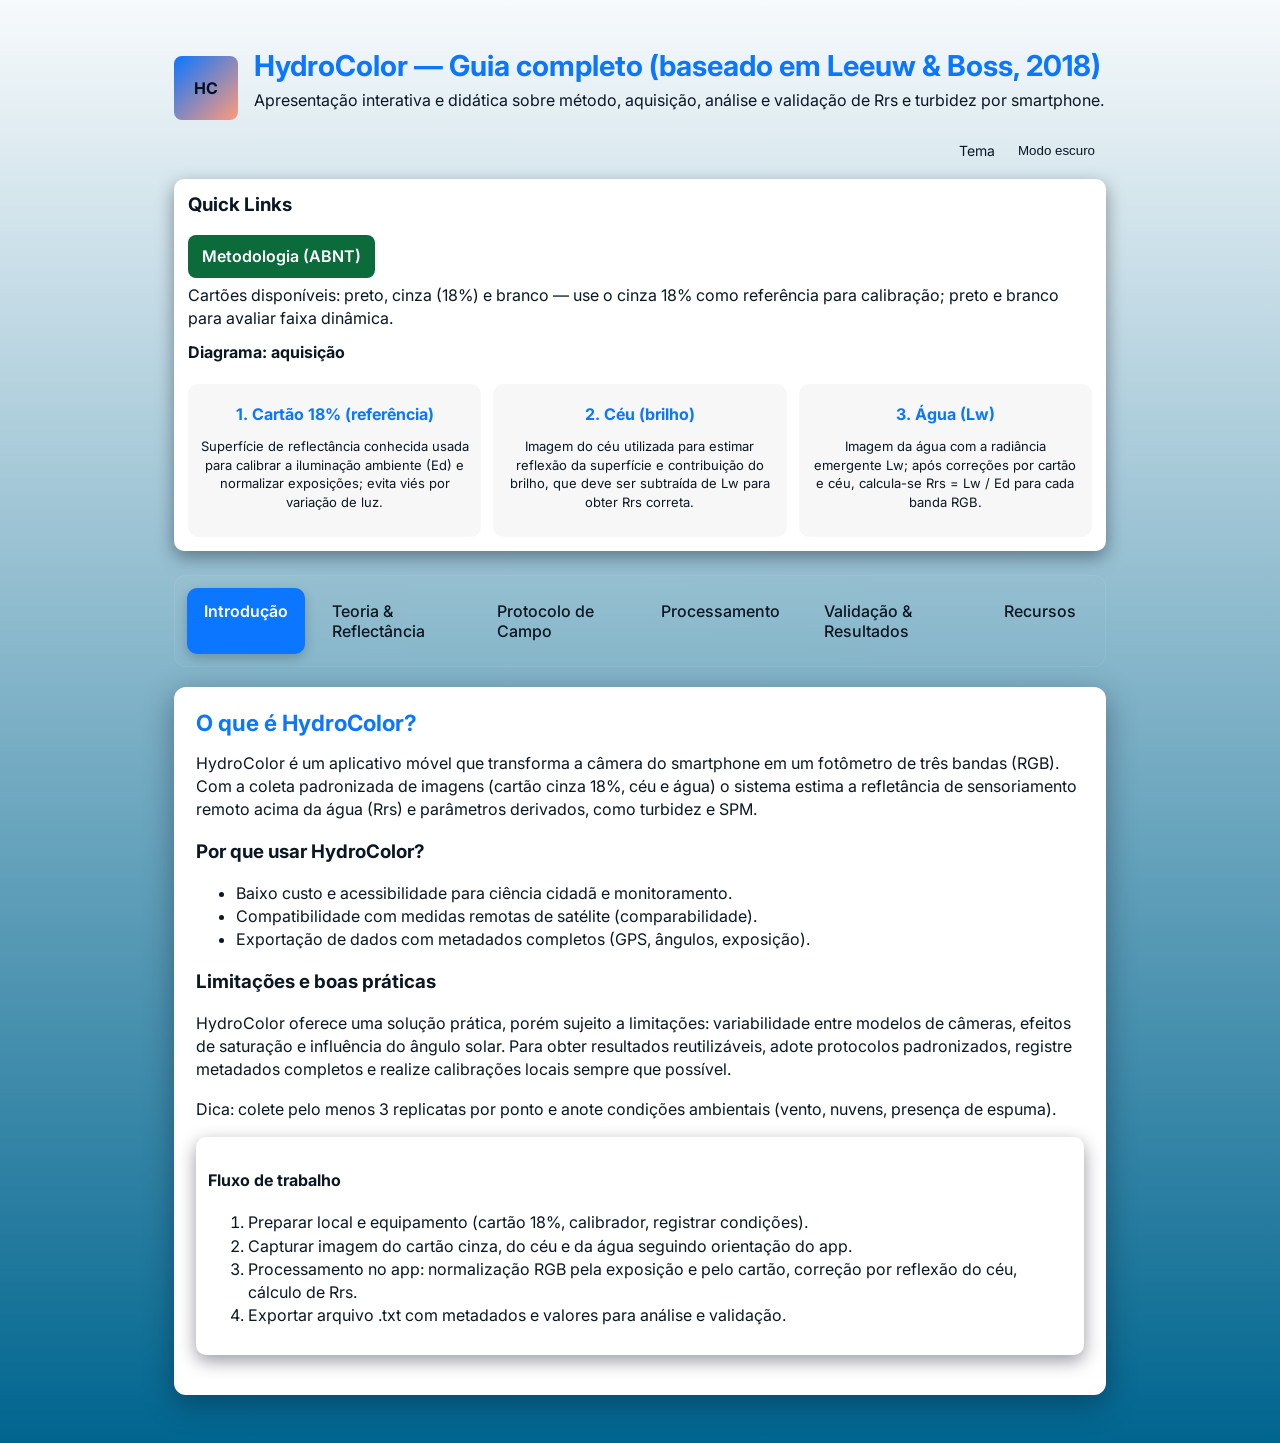
==== index.html @ fc575d78 "feat: Initial commit - HydroColor interactive presentation with GitHub Pages" ====
<!doctype html>
<html lang="pt-BR">
<head>
  <meta charset="utf-8">
  <meta name="viewport" content="width=device-width,initial-scale=1">
  <title>HydroColor — Apresentação Completa</title>
  <link href="https://fonts.googleapis.com/css2?family=Inter:wght@300;400;600;700&display=swap" rel="stylesheet">
  <link rel="stylesheet" href="https://cdn.jsdelivr.net/npm/katex@0.16.8/dist/katex.min.css">
  <script defer src="https://cdn.jsdelivr.net/npm/katex@0.16.8/dist/katex.min.js"></script>
  <script defer src="https://cdn.jsdelivr.net/npm/katex@0.16.8/dist/contrib/auto-render.min.js"></script>
  <style>
    :root{--bg:#003f63;--card:#071827;--muted:#9aa6b2;--accent:#ff7a59;--glass: rgba(255,255,255,0.04)}
    :root.light{--bg:#f7fafc;--card:#ffffff;--muted:#0b1723;--accent:#0b76ff;--glass: rgba(2,6,23,0.03)}
    *{box-sizing:border-box}
    body{font-family:Inter,system-ui,Segoe UI,Roboto,Arial;margin:0;background:linear-gradient(180deg,var(--bg) 0%, #00658f 100%);color:var(--muted);transition:background .18s,color .18s}
    .wrap{max-width:980px;width:min(980px,96%);margin:24px auto;padding:clamp(12px,2vw,24px)}
    header{display:flex;align-items:center;gap:16px}
    .logo{width:64px;height:64px;border-radius:8px;background:linear-gradient(135deg,var(--accent),#ff9b7a);display:flex;align-items:center;justify-content:center;font-weight:700;color:#031022}
    h1{margin:0;font-size:clamp(1.2rem,2.4vw,1.8rem)}
    p.lead{color:var(--muted);margin-top:6px}
    .tabs{display:flex;gap:10px;margin-top:24px;background:linear-gradient(90deg,rgba(255,255,255,0.02),rgba(255,255,255,0.01));padding:12px;border-radius:12px;border:1px solid rgba(255,255,255,0.06)}
    .tab{background:transparent;padding:12px 16px;border-radius:10px;cursor:pointer;color:var(--muted);font-weight:500;transition:all .22s ease;border:1px solid transparent}
    .tab:hover{background:rgba(255,255,255,0.06);color:var(--accent)}
    .tab.active{background:var(--accent);color:#fff;font-weight:600;box-shadow:0 4px 12px rgba(0,0,0,0.2)}
    .content{margin-top:20px;background:var(--card);padding:22px;border-radius:12px;box-shadow:0 8px 30px rgba(2,6,23,0.35)}
    .panel{min-height:0}
    .grid{display:grid;grid-template-columns:1fr;gap:18px}
    .card{background:var(--card);padding:14px;border-radius:10px;color:var(--muted);box-shadow:0 6px 18px rgba(2,6,23,0.4)}
    h2{margin:0 0 8px 0;font-size:clamp(1rem,2.0vw,1.4rem)}
    ul{color:var(--muted)}
    .btn{display:inline-block;padding:10px 14px;background:var(--accent);color:#fff;border-radius:8px;text-decoration:none;font-weight:600}
    .diagram{background:linear-gradient(180deg, rgba(255,255,255,0.02), rgba(255,255,255,0.01));padding:12px;border-radius:10px}
    .gallery-img{cursor:pointer;transition:transform .15s ease}
    .gallery-img:hover{transform:scale(1.02)}
    /* Modal gallery */
    .modal{position:fixed;inset:0;background:rgba(2,6,23,0.88);display:flex;align-items:center;justify-content:center;padding:24px;z-index:999;visibility:hidden;opacity:0;transition:opacity .18s,visibility .18s}
    :root.light .modal{background:rgba(255,255,255,0.9)}
    .modal.open{visibility:visible;opacity:1}
    .modal-content{max-width:1100px;width:100%;background:linear-gradient(180deg, #021220, #031827);padding:16px;border-radius:10px;display:flex;flex-direction:column;gap:10px}
    :root.light .modal-content{background:var(--card);color:var(--muted)}
    .modal-img{max-width:100%;max-height:90vh;object-fit:contain;border-radius:6px}
    .modal-caption{color:var(--muted);font-size:14px}
    .modal-close{position:absolute;top:18px;right:22px;background:transparent;border:0;color:var(--muted);font-size:22px;cursor:pointer}
    pre{white-space:pre-wrap;color:var(--muted);background:transparent;padding:8px;margin:0}
    footer{margin-top:18px;color:var(--muted);font-size:.9rem}
    /* Responsive */
    @media (max-width:900px){.grid{grid-template-columns:1fr}}
    img{max-width:100%;height:auto;display:block}
    h1,h2{color:var(--accent)}
    p,li{color:var(--muted);line-height:1.45}
    .acq-grid{display:grid;grid-template-columns:repeat(3,1fr);gap:12px;margin-top:10px}
    .acq-item{background:var(--glass);padding:12px;border-radius:10px;text-align:center}
    .acq-item h4{margin:8px 0 6px 0;color:var(--accent)}
    @media (max-width:700px){.acq-grid{grid-template-columns:1fr}.tabs{flex-wrap:wrap;gap:6px}.tab{padding:10px 14px;font-size:13px}}
  </style>
</head>
<body>
  <div class="wrap">
    <header>
      <div class="logo">HC</div>
      <div>
        <h1>HydroColor — Guia completo (baseado em Leeuw & Boss, 2018)</h1>
        <p class="lead">Apresentação interativa e didática sobre método, aquisição, análise e validação de Rrs e turbidez por smartphone.</p>
      </div>
    </header>
    <div style="display:flex;align-items:center;gap:12px;justify-content:flex-end;margin-top:8px">
      <label style="color:var(--muted);font-size:14px">Tema</label>
      <button id="themeToggle" class="tab" style="padding:6px 10px">Modo claro/escuro</button>
    </div>

    <!-- Quick Links (moved from right sidebar) -->
    <div class="card" style="margin-top:14px;">
      <h3 style="margin-top:0">Quick Links</h3>
      <p style="margin:6px 0"><a class="btn" href="metodologia_hydrocolor_abnt.md" style="background:#0b6b3b">Metodologia (ABNT)</a></p>
      <p style="margin:6px 0;color:var(--muted)">Cartões disponíveis: preto, cinza (18%) e branco — use o cinza 18% como referência para calibração; preto e branco para avaliar faixa dinâmica.</p>
      <h4 style="margin-top:12px">Diagrama: aquisição</h4>
      <div class="acq-grid" style="margin-top:8px">
        <div class="acq-item">
          <h4>1. Cartão 18% (referência)</h4>
          <p style="color:var(--muted);font-size:13px">Superfície de reflectância conhecida usada para calibrar a iluminação ambiente (Ed) e normalizar exposições; evita viés por variação de luz.</p>
        </div>
        <div class="acq-item">
          <h4>2. Céu (brilho)</h4>
          <p style="color:var(--muted);font-size:13px">Imagem do céu utilizada para estimar reflexão da superfície e contribuição do brilho, que deve ser subtraída de Lw para obter Rrs correta.</p>
        </div>
        <div class="acq-item">
          <h4>3. Água (Lw)</h4>
          <p style="color:var(--muted);font-size:13px">Imagem da água com a radiância emergente Lw; após correções por cartão e céu, calcula-se Rrs = Lw / Ed para cada banda RGB.</p>
        </div>
      </div>
    </div>

    <div class="tabs" role="tablist" aria-label="Seções">
      <div class="tab active" data-tab="intro">Introdução</div>
      <div class="tab" data-tab="teoria">Teoria & Reflectância</div>
      <div class="tab" data-tab="campo">Protocolo de Campo</div>
      <div class="tab" data-tab="processamento">Processamento</div>
      <div class="tab" data-tab="validacao">Validação & Resultados</div>
      <div class="tab" data-tab="recursos">Recursos</div>
    </div>

    <div class="content">
      <div class="grid">
        <main>

          <section id="intro" class="panel">
            <h2>O que é HydroColor?</h2>
            <p>HydroColor é um aplicativo móvel que transforma a câmera do smartphone em um fotômetro de três bandas (RGB). Com a coleta padronizada de imagens (cartão cinza 18%, céu e água) o sistema estima a refletância de sensoriamento remoto acima da água (Rrs) e parâmetros derivados, como turbidez e SPM.</p>

            <h3>Por que usar HydroColor?</h3>
            <ul>
              <li>Baixo custo e acessibilidade para ciência cidadã e monitoramento.</li>
              <li>Compatibilidade com medidas remotas de satélite (comparabilidade).</li>
              <li>Exportação de dados com metadados completos (GPS, ângulos, exposição).</li>
            </ul>

            <h3>Limitações e boas práticas</h3>
            <p>HydroColor oferece uma solução prática, porém sujeito a limitações: variabilidade entre modelos de câmeras, efeitos de saturação e influência do ângulo solar. Para obter resultados reutilizáveis, adote protocolos padronizados, registre metadados completos e realize calibrações locais sempre que possível.</p>

            <p style="color:var(--muted)">Dica: colete pelo menos 3 replicatas por ponto e anote condições ambientais (vento, nuvens, presença de espuma).</p>

            <div class="card diagram">
              <h4>Fluxo de trabalho</h4>
              <ol>
                <li>Preparar local e equipamento (cartão 18%, calibrador, registrar condições).</li>
                <li>Capturar imagem do cartão cinza, do céu e da água seguindo orientação do app.</li>
                <li>Processamento no app: normalização RGB pela exposição e pelo cartão, correção por reflexão do céu, cálculo de Rrs.</li>
                <li>Exportar arquivo .txt com metadados e valores para análise e validação.</li>
              </ol>
            </div>
          </section>

          <section id="teoria" class="panel" style="display:none">
            <h2>Teoria: o que é Reflectância (Rrs)?</h2>
            <p>Reflectância de sensoriamento remoto acima da superfície, <em>Rrs(λ)</em>, é a razão entre a radiância que emerge da água (<em>Lw(λ)</em>) e a irradiância descendente (<em>Ed(λ)</em>) em um comprimento de onda específico. Em termos práticos:</p>
            <div style="margin:6px 0 10px 0;color:var(--muted)">$$R_{rs}(\lambda)=\dfrac{L_w(\lambda)}{E_d(\lambda)}$$</div>

            <p>Intuitivamente, <strong>Rrs</strong> indica a fração da energia incidente que, após passagem pela coluna d'água e interações ópticas (absorção e espalhamento), retorna ao sensor. É a variável central para inferir propriedades da água, como concentração de sólidos em suspensão (SPM), turbidez e conteúdo de fitoplâncton.</p>

            <h3>Elementos físicos e sua influência</h3>
            <ul>
              <li><strong>Absorção</strong>: moléculas como CDOM e pigmentos fitoplanctônicos removem luz em comprimentos de onda específicos, reduzindo Rrs nas bandas onde absorvem.</li>
              <li><strong>Espalhamento</strong>: partículas inorgânicas e SPM desviam luz, aumentando Rrs; bandas mais longas (vermelho) costumam ser mais sensíveis a partículas grandes.</li>
              <li><strong>Superfície</strong>: brilho especular (glint) do céu pode contaminar Lw; por isso são capturadas imagens do céu para estimar e subtrair essa contribuição.</li>
            </ul>

            <h3>Por que medir Rrs com smartphone?</h3>
            <p>Aplicativos como o HydroColor usam canais RGB das câmeras como bandas amplas. Apesar da menor resolução espectral e da sobreposição entre canais, medidas padronizadas (cartão 18%, exposição controlada, foto do céu) permitem estimativas robustas e comparáveis em séries temporais e validação com sensores de referência.</p>

            <h3>Exemplos práticos</h3>
            <ul>
              <li>Em águas costeiras turvas, Rrs_red aumenta com a concentração de SPM — útil para mapas rápidos de turbidez.</li>
              <li>Águas com alta concentração de fitoplâncton apresentam redução relativa em Rrs_green devido à absorção por clorofila.</li>
            </ul>

            <p style="color:var(--muted)">Nota: a interpretação quantitativa exige calibração local e correções radiométricas; use replicatas e métricas estatísticas (RMSE, bias) ao comparar com instrumentos de referência.</p>

            <h3>Diagrama explicativo</h3>
            <div style="padding:0;border-radius:8px">
              <figure style="margin:0">
                <img class="gallery-img" src="./assets/img/Example-of-three-images-collected-with-HydroColor-and-the-optical-features-captured-in_W640.jpg" alt="Sequência: cartão, céu e água" style="width:100%;border-radius:8px;" data-caption="Sequência de imagens coletadas com HydroColor: cartão 18% (referência), céu (estimativa de brilho), e água (Lw). Use esta imagem para visualizar Ed (luz incidente), Lw (água-emergente) e o sensor; absorção ↑ reduz Rrs, espalhamento ↑ aumenta Rrs." loading="lazy">
                <figcaption style="color:var(--muted);font-size:13px;margin-top:6px">Sequência de imagens: cartão 18% (referência), céu (estimativa de brilho) e água (Lw). A imagem ilustra Ed (luz incidente), Lw (radiância emergente) e a posição do sensor; absorção ↑ → Rrs ↓, espalhamento ↑ → Rrs ↑.</figcaption>
              </figure>
            </div>

            <p style="margin-top:8px;color:var(--muted)">Nota: HydroColor usa os canais RGB da câmera como bandas largas que correlacionam com respostas espectrais tradicionais.</p>
            
            <h3>Figuras do artigo (exemplos)</h3>
            <p>As figuras abaixo são extraídas do artigo de referência e ilustram a sensibilidade espectral das câmeras, a resposta do sensor e a relação entre Rrs e turbidez.</p>
            <div style="display:flex;flex-direction:column;gap:12px;margin-top:10px">
              <figure style="margin:0">
                <img class="gallery-img" loading="lazy" data-src="./assets/img/Spectral-sensitivity-curves-for-a-variety-of-smartphone-cameras-The-red-green-and-blue_W640.jpg" src="./assets/img/Spectral-sensitivity-curves-for-a-variety-of-smartphone-cameras-The-red-green-and-blue_W640.jpg" alt="Sensibilidade espectral" style="width:100%;border-radius:8px;" data-caption="Este gráfico mostra as curvas de sensibilidade espectral típicas de sensores de smartphone. Observe a sobreposição entre as bandas R, G e B; essa sobreposição introduz 'cross-talk' espectral que limita a resolução espectral das medidas e exige cuidados na interpretação de variações de Rrs. (Fonte: Leeuw & Boss, 2018)">
                <figcaption style="color:var(--muted);font-size:13px;margin-top:6px">Este gráfico mostra as curvas de sensibilidade espectral típicas de sensores de smartphone. Observe a sobreposição entre as bandas R, G e B; essa sobreposição introduz 'cross-talk' espectral que limita a resolução espectral das medidas e exige cuidados na interpretação de variações de Rrs. (Fonte: Leeuw &amp; Boss, 2018)</figcaption>
              </figure>
              <figure style="margin:0">
                <img class="gallery-img" loading="lazy" data-src="./assets/img/Camera-response-as-a-function-of-radiance-Measurements-were-made-by-gradually_W640.jpg" src="./assets/img/Camera-response-as-a-function-of-radiance-Measurements-were-made-by-gradually_W640.jpg" alt="Resposta do sensor" style="width:100%;border-radius:8px;" data-caption="Medição da resposta do sensor em função da radiância: mostra a faixa linear útil onde a câmera atua como fotômetro. Nas regiões não-lineares (saturação) as leituras tornam-se inválidas para cálculos radiométricos. Garantir exposição adequada é crítico.">
                <figcaption style="color:var(--muted);font-size:13px;margin-top:6px">Medição da resposta do sensor em função da radiância: mostra a faixa linear útil onde a câmera atua como fotômetro. Nas regiões não-lineares (saturação) as leituras tornam-se inválidas para cálculos radiométricos. Garantir exposição adequada é crítico.</figcaption>
              </figure>
            </div>
          </section>

          <section id="campo" class="panel" style="display:none">
            <h2>Protocolo de campo detalhado</h2>
            <h3>Itens essenciais</h3>
            <ul>
              <li>Cartão cinza fotográfico 18% (laminado, plano).</li>
              <li>Smartphone com bateria carregada e espaço disponível.</li>
              <li>Instrumentos de referência para validação (radiômetro, turbidímetro).</li>
              <li>Registro de condições (vento, ondas, cobertura de nuvens).</li>
            </ul>

            <h3>Passo a passo</h3>
            <ol>
              <li>Posicione-se de forma estável à beira da água; evitar sombras sobre o cartão e sobre a área de medição.</li>
              <li>Abra o HydroColor e siga a orientação visual para alinhar o cartão, o céu e o quadro de água (ângulos zênite/azimute são mostrados).</li>
              <li>Tire a foto do cartão 18% (para calibrar iluminação do dia).</li>
              <li>Tire a foto do céu na direção indicada pelo app para estimar contribuição de brilho de superfície.</li>
              <li>Tire a foto da água num ponto homogêneo próximo ao observador; evite espuma e reflexos diretos.</li>
              <li>Repita a sequência (mínimo 3 replicatas) para reduzir variabilidade.</li>
            </ol>

            <h3>Checklist rápido</h3>
            <ul>
              <li>Cartão limpo e plano? ✓</li>
              <li>Exposição automática fixa ou consistente? ✓</li>
              <li>Fotos do céu sem obstruções (não apontar diretamente para o sol)? ✓</li>
              <li>Replicatas coletadas e metadados registrados? ✓</li>
            </ul>

            <h3>Dicas práticas</h3>
            <ul>
              <li>Preferir horas centrais do dia com céu claro para reduzir incertezas.</li>
              <li>Evitar amostras durante mar agitado ou vento forte.</li>
              <li>Treinar equipe para posicionamento consistente do cartão e do sensor.</li>
            </ul>
          </section>

          <section id="processamento" class="panel" style="display:none">
            <h2>Processamento e cálculo</h2>
            <h3>Normalização e calibração</h3>
            <p>O app normaliza os valores dos pixels RGB pela exposição e calibra a iluminação usando o cartão cinza. Em seguida, subtrai a contribuição do céu (estimada a partir da foto do céu) para isolar a radiância emitida pela água.</p>

            <h3>Dados exportados</h3>
            <p>O arquivo exportado contém: identificador, data/hora UTC, latitude/longitude, ângulos solares, rumo e inclinação do aparelho, exposição, valores RGB normalizados, Rrs por banda e estimativa de turbidez.</p>

            <h3>Formato e inspeção rápida</h3>
            <p>O arquivo exportado geralmente é um arquivo texto/tabulado (.txt ou .csv). Verifique o cabeçalho para confirmar colunas: ID, timestamp, lat, lon, Rrs_R, Rrs_G, Rrs_B, turbidez_estimada, etc. Console/planilha rápida ajudam a identificar outliers e imagens saturadas.</p>

            <h3>Equações simplificadas</h3>
            <div class="math" style="margin:0 0 8px 0">
              <div style="font-size:1.05rem;color:var(--muted)">$$R_{rs} = \frac{L_t - \rho L_s}{\frac{\pi}{R_{ref}} L_c}$$</div>
              <div style="margin-top:8px;color:var(--muted)">Versão prática usada em muitos fluxos de trabalho: $$R_{rs} = \frac{L_w}{E_d}$$</div>
              <div style="margin-top:8px;color:var(--muted);font-size:0.95rem">Estimativa de turbidez (exemplo empírico): NTU &asymp; a · Rrs_red + b (parâmetros calibrados localmente)</div>
            </div>
            <p style="color:var(--muted)">Onde parâmetros empíricos (a,b) são derivados da calibração com turbidímetro.</p>
          </section>

          <section id="validacao" class="panel" style="display:none">
            <h2>Validação e desempenho</h2>
            <p>Leeuw &amp; Boss (2018) compararam HydroColor com radiômetros e turbidímetros comerciais mostrando:</p>
            <ul>
              <li>Erro médio em Rrs ~ 26% (precisão frente a radiômetros).</li>
              <li>Erro médio em turbidez ~ 24% frente a turbidímetros portáteis.</li>
            </ul>
            <p>Essas incertezas dependem fortemente de condições de campo e proficiência do operador. Em condições ótimas (meio-dia, céu claro, operador treinado) o erro tende a diminuir.</p>

            <h3>Métricas recomendadas</h3>
            <ul>
              <li><strong>RMSE</strong> — erro quadrático médio para avaliar magnitude do desvio.</li>
              <li><strong>Bias</strong> — tendência sistemática entre métodos.</li>
              <li><strong>R²</strong> — força da correlação entre HydroColor e referência.</li>
            </ul>

            <p>Ao validar, plote scatter plots (linha 1:1), resíduos e boxplots por faixa de turbidez para entender padrões de erro e condições onde o método falha.</p>

            <h3>Recomendações para análise</h3>
            <ul>
              <li>Calibrar empiricamente as relações Rrs → NTU para a região/condições locais.</li>
              <li>Analisar replicatas e excluir medições com evidências de erro (ondas, reflexos).</li>
              <li>Usar métricas estatísticas (RMSE, bias, coeficiente de correlação) para comparar com instrumentos de referência.</li>
            </ul>
            
            <h3>Figuras de validação (artigo)</h3>
            <p>As imagens abaixo mostram comparações entre HydroColor e instrumentos de referência e a relação empírica entre Rrs (canal vermelho) e turbidez.</p>
            <div style="display:flex;flex-direction:column;gap:12px;margin-top:10px">
              <figure style="margin:0">
                <img class="gallery-img" data-src="./assets/img/Comparison-of-HydroColor-Rrs-with-WISP-Rrs-The-three-plots-show-the-Rrs-comparison-for_W640.jpg" src="./assets/img/Comparison-of-HydroColor-Rrs-with-WISP-Rrs-The-three-plots-show-the-Rrs-comparison-for_W640.jpg" alt="Comparison Rrs" style="width:100%;border-radius:8px;" data-caption="Comparação direta de Rrs medidas pelo HydroColor e por um radiômetro de referência (WISP). Os pontos próximos à diagonal indicam boa concordância; dispersões mostram limitações em certas condições espectrais e angulações.">
                <figcaption style="color:var(--muted);font-size:13px;margin-top:6px">Comparação direta de Rrs medidas pelo HydroColor e por um radiômetro de referência (WISP). Os pontos próximos à diagonal indicam boa concordância; dispersões mostram limitações em certas condições espectrais e angulações.</figcaption>
              </figure>
              <figure style="margin:0">
                <img class="gallery-img" data-src="./assets/img/Relationship-between-turbidity-and-HydroColor-RrsRed-The-plot-on-the-right-is-a-closer_W640.jpg" src="./assets/img/Relationship-between-turbidity-and-HydroColor-RrsRed-The-plot-on-the-right-is-a-closer_W640.jpg" alt="Rrs vs turbidez" style="width:100%;border-radius:8px;" data-caption="Relação empírica entre Rrs no canal vermelho e turbidez (NTU). Esta curva empírica é utilizada pelo aplicativo para converter valores de Rrs em estimativas de turbidez; a dispersão indica incerteza e necessidade de calibração local.">
                <figcaption style="color:var(--muted);font-size:13px;margin-top:6px">Relação empírica entre Rrs no canal vermelho e turbidez (NTU). Esta curva empírica é utilizada pelo aplicativo para converter valores de Rrs em estimativas de turbidez; a dispersão indica incerteza e necessidade de calibração local.</figcaption>
              </figure>
              <figure style="margin:0">
                <img class="gallery-img" data-src="./assets/img/Comparison-of-HydroColor-and-WISP-measurements-of-Ed-Ls-and-Lt-This-figure-shows-data_W640.jpg" src="./assets/img/Comparison-of-HydroColor-and-WISP-measurements-of-Ed-Ls-and-Lt-This-figure-shows-data_W640.jpg" alt="Comparison Ed Ls Lt" style="width:100%;border-radius:8px;" data-caption="Comparação entre medições de irradiância descendente (Ed), radiância do céu (Ls) e radiância total (Lt) obtidas pelo HydroColor e por instrumentos de referência. Demonstra a capacidade do método em reproduzir medidas radiométricas essenciais.">
                <figcaption style="color:var(--muted);font-size:13px;margin-top:6px">Comparação entre medições de irradiância descendente (Ed), radiância do céu (Ls) e radiância total (Lt) obtidas pelo HydroColor e por instrumentos de referência. Demonstra a capacidade do método em reproduzir medidas radiométricas essenciais.</figcaption>
              </figure>
              <figure style="margin:0">
                <img class="gallery-img" data-src="./assets/img/Comparison-of-the-measured-reflectance-and-turbidity-from-several-smartphones-at-the-same_W640.jpg" src="./assets/img/Comparison-of-the-measured-reflectance-and-turbidity-from-several-smartphones-at-the-same_W640.jpg" alt="Comparison phones" style="width:100%;border-radius:8px;" data-caption="Comparação entre diferentes modelos de smartphones realizando a mesma medição. A figura evidencia variabilidade inter-sensor que deve ser considerada: calibrar ou agrupar por modelo reduz viés.">
                <figcaption style="color:var(--muted);font-size:13px;margin-top:6px">Comparação entre diferentes modelos de smartphones realizando a mesma medição. A figura evidencia variabilidade inter-sensor que deve ser considerada: calibrar ou agrupar por modelo reduz viés.</figcaption>
              </figure>
              <figure style="margin:0">
                <img class="gallery-img" data-src="./assets/img/Comparison-of-volunteer-collected-HydroColor-measurements-and-SPM-in-San-Francisco-Bay_W640.jpg" src="./assets/img/Comparison-of-volunteer-collected-HydroColor-measurements-and-SPM-in-San-Francisco-Bay_W640.jpg" alt="Volunteer data" style="width:100%;border-radius:8px;" data-caption="Comparação entre medições coletadas por voluntários com HydroColor e concentrações de SPM (g/m³) em San Francisco Bay. Mostra potencial para ciência cidadã, mas indica necessidade de treinamento e controle de qualidade.">
                <figcaption style="color:var(--muted);font-size:13px;margin-top:6px">Comparação entre medições coletadas por voluntários com HydroColor e concentrações de SPM (g/m³) em San Francisco Bay. Mostra potencial para ciência cidadã, mas indica necessidade de treinamento e controle de qualidade.</figcaption>
              </figure>
              <figure style="margin:0">
                <img class="gallery-img" data-src="./assets/img/Example-of-three-images-collected-with-HydroColor-and-the-optical-features-captured-in_W640.jpg" src="./assets/img/Example-of-three-images-collected-with-HydroColor-and-the-optical-features-captured-in_W640.jpg" alt="Example images" style="width:100%;border-radius:8px;" data-caption="Exemplo típico de sequência de três imagens: cartão 18% (para calibrar iluminação), imagem do céu (para estimar brilho de superfície) e imagem da água (para extrair Lw). Entender cada quadro é essencial para interpretar Rrs corretamente.">
                <figcaption style="color:var(--muted);font-size:13px;margin-top:6px">Exemplo típico de sequência de três imagens: cartão 18% (para calibrar iluminação), imagem do céu (para estimar brilho de superfície) e imagem da água (para extrair Lw). Entender cada quadro é essencial para interpretar Rrs corretamente.</figcaption>
              </figure>
            </div>
          </section>

          <section id="recursos" class="panel" style="display:none">
            <h2>Recursos e referências</h2>
            <p>Artigo-base: Leeuw, T.; Boss, E. (2018). The HydroColor App: Above Water Measurements of Remote Sensing Reflectance and Turbidity Using a Smartphone Camera. Sensors, 18, 256.</p>
            <p>Download do app (Android): <a class="btn" href="https://play.google.com/store/apps/details?id=com.h2optics.hydrocolor&hl=pt" target="_blank">HydroColor na Play Store</a></p>
            <p>Apresentação de referência do projeto de mestrado: <a class="btn" href="https://caetanoronan.github.io/projeto-mestrado-marinho/Apresentacao_Macrofitas_Publica.html" target="_blank">Macrofitas — Projeto de Mestrado</a></p>

            <h3>Arquivos do artigo (texto e PDFs)</h3>
            <p>Texto completo salvo em: <a href="hydrocolor_article_full.txt">hydrocolor_article_full.txt</a></p>
            <p>Artigo adicional de calibração/validação (PDF): <a href="Calibration and validation of the HydroColor and Citclops.pdf">Calibration and validation of the HydroColor and Citclops.pdf</a></p>

            <h3>Organização de assets e deploy</h3>
            <p>Coloque imagens e recursos em <strong>./assets/img/</strong> e referências relativas no HTML (já atualizadas nesta página). Para publicar no GitHub Pages, mova este arquivo para `index.html` na branch `gh-pages` ou na raiz do repositório e confirme que os caminhos relativos apontam para a pasta `assets`.</p>

            <h3>Exemplos de uso</h3>
            <ul>
              <li>Monitoramento costeiro de turbidez após eventos de chuva.</li>
              <li>Campanhas de ciência cidadã para mapeamento de SPM.</li>
              <li>Validação de produtos de sensoriamento remoto por satélite.</li>
            </ul>
          </section>

        </main>

        

      </div>

      <footer></footer>
    </div>
  </div>

  <script>
    const tabs=document.querySelectorAll('.tab');
    tabs.forEach(t=>t.addEventListener('click', ()=>{
      tabs.forEach(x=>x.classList.remove('active'));
      t.classList.add('active');
      const id=t.dataset.tab;
      document.querySelectorAll('.panel').forEach(p=>p.style.display='none');
      document.getElementById(id).style.display='block';
      window.location.hash=id;
    }));
    // open tab from hash
    const hash=window.location.hash.replace('#','');
    if(hash){
      const tb=document.querySelector(`.tab[data-tab="${hash}"]`);
      if(tb) tb.click();
    }
  </script>
  
  <!-- Modal gallery -->
  <div id="modal" class="modal" role="dialog" aria-modal="true">
    <button class="modal-close" id="modalClose" aria-label="Fechar">✕</button>
    <div class="modal-content">
      <img id="modalImg" class="modal-img" src="" alt="Imagem ampliada">
      <div id="modalCaption" class="modal-caption"></div>
    </div>
  </div>

  <script>
    // Gallery modal
    const modal=document.getElementById('modal');
    const modalImg=document.getElementById('modalImg');
    const modalCaption=document.getElementById('modalCaption');
    const modalClose=document.getElementById('modalClose');
    document.querySelectorAll('.gallery-img').forEach(img=>{
      img.addEventListener('click', ()=>{
        const src=img.getAttribute('data-src')||img.src;
        const cap=img.getAttribute('data-caption')||img.alt||'';
        modalImg.src=src;
        modalCaption.textContent=cap;
        modal.classList.add('open');
        document.body.style.overflow='hidden';
      });
    });
    modalClose.addEventListener('click', ()=>{ modal.classList.remove('open'); document.body.style.overflow='auto'; });
    modal.addEventListener('click', (e)=>{ if(e.target===modal) { modal.classList.remove('open'); document.body.style.overflow='auto'; } });
    document.addEventListener('keydown', (e)=>{ if(e.key==='Escape') { modal.classList.remove('open'); document.body.style.overflow='auto'; } });
  </script>
  <script>
    // Theme toggle (light/dark) with persistence
    const themeToggleBtn = document.getElementById('themeToggle');
    function applyTheme(t){
      if(t==='light') document.documentElement.classList.add('light');
      else document.documentElement.classList.remove('light');
    }
    const savedTheme = localStorage.getItem('hc_theme') || (window.matchMedia && window.matchMedia('(prefers-color-scheme: light)').matches ? 'light' : 'dark');
    applyTheme(savedTheme);
    if(themeToggleBtn){
      themeToggleBtn.textContent = document.documentElement.classList.contains('light') ? 'Modo escuro' : 'Modo claro';
      themeToggleBtn.addEventListener('click', ()=>{
        const now = document.documentElement.classList.contains('light') ? 'light' : 'dark';
        const next = now === 'light' ? 'dark' : 'light';
        applyTheme(next);
        localStorage.setItem('hc_theme', next);
        themeToggleBtn.textContent = next === 'light' ? 'Modo escuro' : 'Modo claro';
      });
    }
  </script>
  <script>
    // KaTeX auto-render after DOM ready
    document.addEventListener('DOMContentLoaded', function(){
      if(typeof renderMathInElement === 'function'){
        renderMathInElement(document.body, {delimiters:[{left:'$$',right:'$$',display:true},{left:'$',right:'$',display:false}]});
      }
    });
  </script>
</body>
</html>
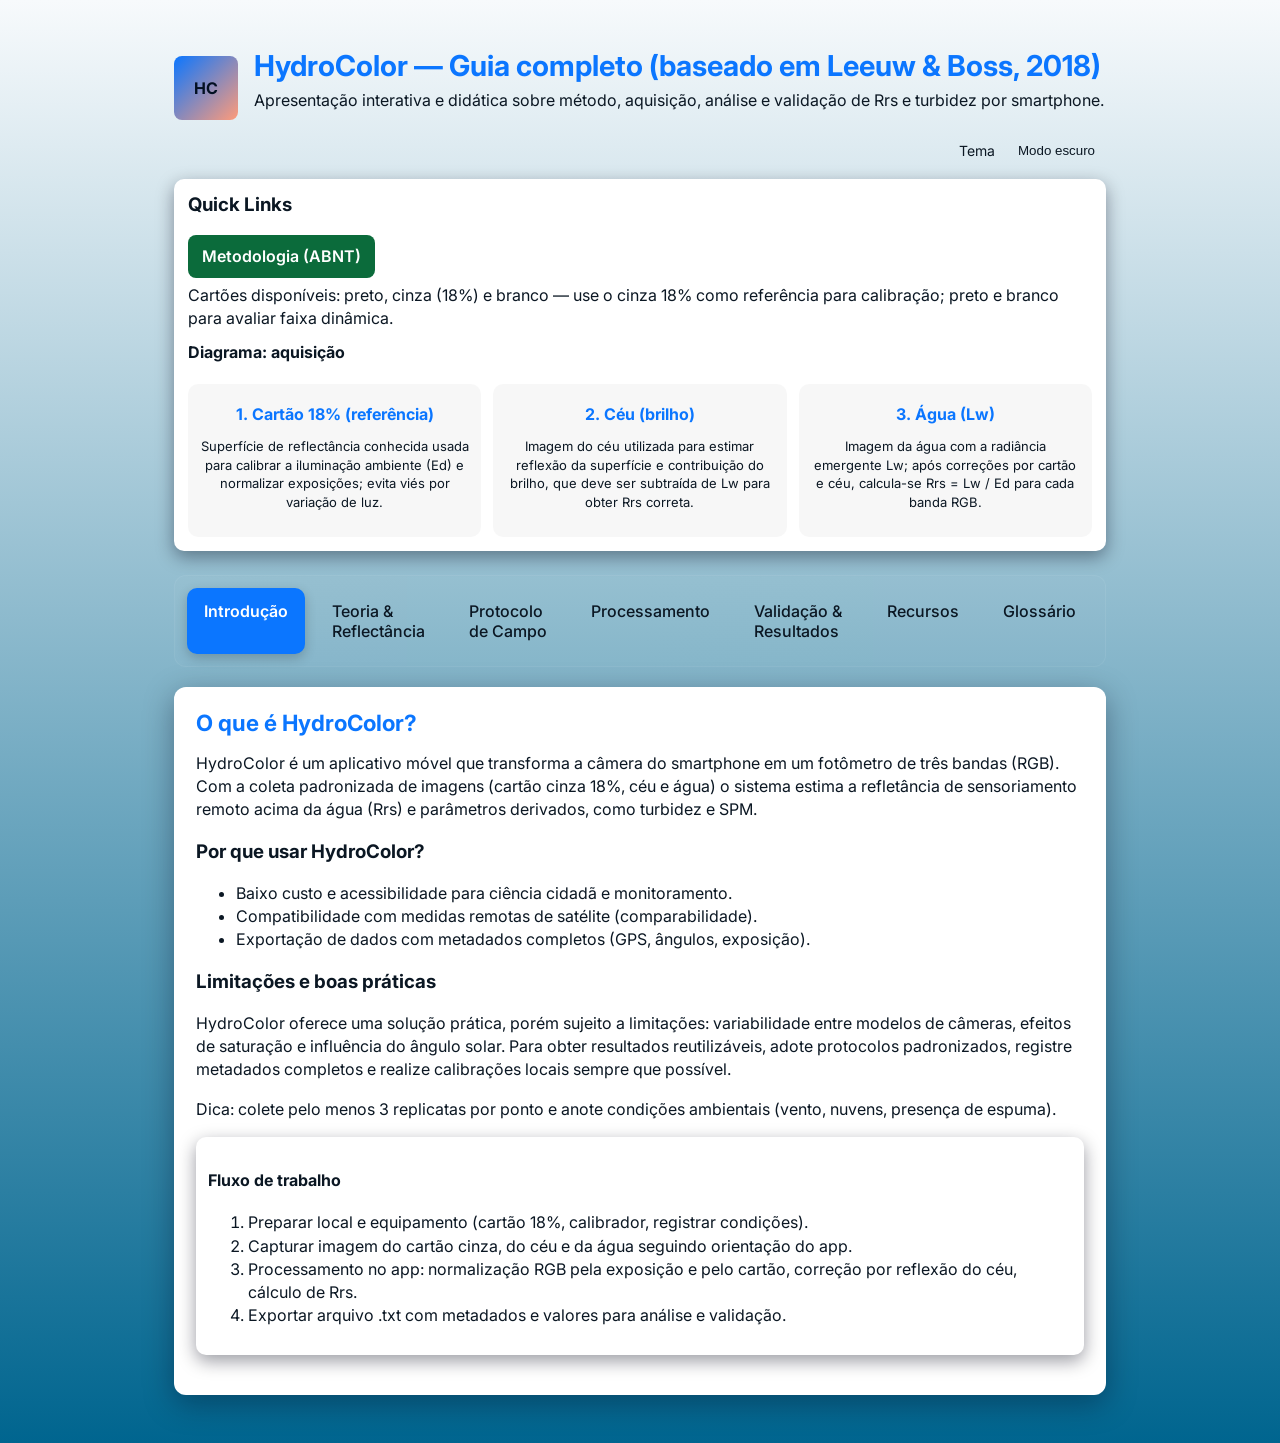
==== commit f4d4035c: "docs(glossário): adicionar unidades, IOPs/AOPs, constituintes, protocolos, notação e referências" ====
--- a/index.html
+++ b/index.html
@@ -8,6 +8,7 @@
   <link rel="stylesheet" href="https://cdn.jsdelivr.net/npm/katex@0.16.8/dist/katex.min.css">
   <script defer src="https://cdn.jsdelivr.net/npm/katex@0.16.8/dist/katex.min.js"></script>
   <script defer src="https://cdn.jsdelivr.net/npm/katex@0.16.8/dist/contrib/auto-render.min.js"></script>
+  <link rel="stylesheet" href="./print.css" media="print">
   <style>
     :root{--bg:#003f63;--card:#071827;--muted:#9aa6b2;--accent:#ff7a59;--glass: rgba(255,255,255,0.04)}
     :root.light{--bg:#f7fafc;--card:#ffffff;--muted:#0b1723;--accent:#0b76ff;--glass: rgba(2,6,23,0.03)}
@@ -52,6 +53,12 @@
     .acq-item{background:var(--glass);padding:12px;border-radius:10px;text-align:center}
     .acq-item h4{margin:8px 0 6px 0;color:var(--accent)}
     @media (max-width:700px){.acq-grid{grid-template-columns:1fr}.tabs{flex-wrap:wrap;gap:6px}.tab{padding:10px 14px;font-size:13px}}
+    /* Glossary styles */
+    .glossary-grid{display:grid;grid-template-columns:repeat(auto-fit,minmax(260px,1fr));gap:14px;margin-top:12px}
+    .gloss-item{background:linear-gradient(180deg,rgba(255,255,255,0.02),rgba(255,255,255,0.01));padding:12px;border-radius:10px;border:1px solid rgba(255,255,255,0.04)}
+    .gloss-item h4{margin:0 0 6px 0;color:var(--accent);font-size:1rem}
+    .gloss-item p{margin:0;color:var(--muted);font-size:0.95rem;line-height:1.4}
+    @media (max-width:700px){.glossary-grid{grid-template-columns:1fr}}
   </style>
 </head>
 <body>
@@ -97,6 +104,7 @@
       <div class="tab" data-tab="processamento">Processamento</div>
       <div class="tab" data-tab="validacao">Validação & Resultados</div>
       <div class="tab" data-tab="recursos">Recursos</div>
+      <div class="tab" data-tab="glossario">Glossário</div>
     </div>
 
     <div class="content">
@@ -309,6 +317,117 @@
               <li>Campanhas de ciência cidadã para mapeamento de SPM.</li>
               <li>Validação de produtos de sensoriamento remoto por satélite.</li>
             </ul>
+          </section>
+
+          <section id="glossario" class="panel" style="display:none">
+            <h2>Glossário</h2>
+            <p>Termos e definições usados na apresentação HydroColor.</p>
+            <div class="glossary-grid">
+              <div class="gloss-item">
+                <h4>Rrs (Reflectance, remote sensing)</h4>
+                <p>Reflectância remota acima da superfície da água; definida como <strong>Rrs = Lw / Ed</strong>, onde <em>Lw</em> é a radiância emergente e <em>Ed</em> a irradiância descendente.</p>
+              </div>
+
+              <div class="gloss-item">
+                <h4>Lw (Radiância da água)</h4>
+                <p>Radiância emergente medida acima da superfície da água; contribuição direta para o cálculo de Rrs.</p>
+              </div>
+
+              <div class="gloss-item">
+                <h4>Ed (Irradiância descendente)</h4>
+                <p>Fluxo de radiação incidente por unidade de área proveniente do céu que ilumina a superfície da água.</p>
+              </div>
+
+              <div class="gloss-item">
+                <h4>Ls / Lt (Radiância do céu / Radiância total)</h4>
+                <p><em>Ls</em> é a radiância do céu; <em>Lt</em> é a radiância total medida incluindo superfície e céu.</p>
+              </div>
+
+              <div class="gloss-item">
+                <h4>SPM (Suspended Particulate Matter)</h4>
+                <p>Material particulado em suspensão, frequentemente expresso em mg/L ou g/m³; está relacionado à turbidez.</p>
+              </div>
+
+              <div class="gloss-item">
+                <h4>Turbidez (NTU)</h4>
+                <p>Medida óptica da turvação da água; NTU (Nephelometric Turbidity Units) é a unidade mais comum.</p>
+              </div>
+
+              <div class="gloss-item">
+                <h4>Calibração</h4>
+                <p>Procedimentos para ajustar leituras da câmera usando referências (ex.: cartão 18%) para remover viés de iluminação e padronizar medições.</p>
+              </div>
+
+              <div class="gloss-item">
+                <h4>Saturação</h4>
+                <p>Estado em que o sensor atinge seu limite superior de registro, tornando as leituras inválidas para análise radiométrica.</p>
+              </div>
+
+              <div class="gloss-item">
+                <h4>Cross-talk espectral</h4>
+                <p>Sobreposição das bandas R, G e B em sensores de câmera, que causa mistura espectral entre canais e limita resolução espectral.</p>
+              </div>
+
+              <div class="gloss-item">
+                <h4>RMSE (Root Mean Square Error)</h4>
+                <p>Métrica de erro usada em validação para quantificar diferenças entre séries de medições (ex.: HydroColor vs radiômetro).</p>
+              </div>
+
+              <div class="gloss-item">
+                <h4>Bias</h4>
+                <p>Desvio sistemático entre duas séries de medições; diferença média entre estimativas e valores de referência.</p>
+              </div>
+
+              <div class="gloss-item">
+                <h4>Metadata</h4>
+                <p>Informações associadas às imagens (GPS, data/hora, ângulos, exposição) essenciais para reprodutibilidade e análise.</p>
+              </div>
+
+              <div class="gloss-item">
+                <h4>Reflectância (albedo local)</h4>
+                <p>Frações da luz incidente refletida pela superfície; em águas, a reflectância espectral indica constituintes opticamente ativos.</p>
+              </div>
+
+              <div class="gloss-item">
+                <h4>Radiância</h4>
+                <p>Quantidade de luz que chega ao sensor por unidade de área e ângulo sólido; tipicamente medida em W·sr⁻¹·m⁻²·nm⁻¹.</p>
+              </div>
+
+              <div class="gloss-item">
+                <h4>Unidades e exemplos</h4>
+                <p>Exemplos típicos: concentração de SPM em <strong>mg·L⁻¹</strong>, turbidez em <strong>NTU</strong>, radiância em <strong>W·sr⁻¹·m⁻²·nm⁻¹</strong>. Incluir unidades facilita comparação entre métodos.</p>
+              </div>
+
+              <div class="gloss-item">
+                <h4>IOPs / AOPs</h4>
+                <p><strong>IOPs</strong> (Inherent Optical Properties) são propriedades do meio (absorção, espalhamento) independentes da iluminação; <strong>AOPs</strong> (Apparent Optical Properties) dependem da iluminação e geometria (ex.: reflectância).</p>
+              </div>
+
+              <div class="gloss-item">
+                <h4>Coeficiente de atenuação</h4>
+                <p>Coeficiente de atenuação vertical (<em>Kd</em>) descreve a perda de irradiância com profundidade; unidades típicas: m⁻¹.</p>
+              </div>
+
+              <div class="gloss-item">
+                <h4>Constituintes: clorofila-a, CDOM, sedimentos</h4>
+                <p>Principais constituintes opticamente ativos: <strong>clorofila-a</strong> (biomassa fitoplanctônica), <strong>CDOM</strong> (dissolved organic matter) e sólidos em suspensão (sedimentos).</p>
+              </div>
+
+              <div class="gloss-item">
+                <h4>Protocolos / metodologia</h4>
+                <p>Boas práticas: registrar metadata completa, usar cartão de referência (18%) para calibração de exposição, evitar áreas saturadas e anotar condições de iluminação/ângulos.</p>
+              </div>
+
+              <div class="gloss-item">
+                <h4>Notação e símbolos</h4>
+                <p>Use notação espectral explícita, por ex. <strong>Rrs(λ)</strong> ou <strong>Lw(λ)</strong>, para indicar dependência em comprimento de onda.</p>
+              </div>
+
+              <div class="gloss-item">
+                <h4>Referências rápidas</h4>
+                <p>Sugestões para leitura: Mobley (1994) sobre óptica da água; Lee et al. (2002) para algoritmos de reflectância; artigos do método HydroColor para protocolos práticos.</p>
+              </div>
+            </div>
           </section>
 
         </main>
@@ -331,12 +450,17 @@
       document.getElementById(id).style.display='block';
       window.location.hash=id;
     }));
-    // open tab from hash
-    const hash=window.location.hash.replace('#','');
-    if(hash){
-      const tb=document.querySelector(`.tab[data-tab="${hash}"]`);
-      if(tb) tb.click();
-    }
+    // open tab from query param or hash
+    (function(){
+      const params = new URLSearchParams(window.location.search);
+      const tabParam = params.get('tab');
+      const hash = window.location.hash.replace('#','');
+      const target = tabParam || hash;
+      if(target){
+        const tb=document.querySelector(`.tab[data-tab="${target}"]`);
+        if(tb) tb.click();
+      }
+    })();
   </script>
   
   <!-- Modal gallery -->
--- a/print.css
+++ b/print.css
@@ -0,0 +1,30 @@
+/* Print stylesheet for HydroColor presentation */
+
+/* Hide interactive UI elements */
+header, .tabs, .logo, #themeToggle, .btn, .modal, .card > h3, footer { display: none !important; }
+
+/* Ensure content area uses full width */
+.wrap { width: 100% !important; max-width: 100% !important; margin: 0; padding: 10mm !important; background: #fff !important; color: #000 !important; }
+.content { background: transparent !important; box-shadow: none !important; padding: 0 !important; }
+
+/* Show only the active panel (script opens the desired tab) */
+.panel{ display: block !important; }
+
+/* Images: scale to printable width and keep aspect ratio */
+img{ max-width: 100% !important; height: auto !important; page-break-inside: avoid; }
+
+/* Page breaks between top-level sections */
+h2{ page-break-before: avoid; page-break-after: avoid; }
+.section-break{ page-break-after: always; }
+
+/* Fonts and sizes suitable for print */
+body{ color: #000 !important; background: #fff !important; }
+h1{ color: #000 !important; font-size: 20pt; }
+h2{ color: #000 !important; font-size: 14pt; }
+p, li{ color: #000 !important; font-size: 11pt; line-height:1.4 }
+
+/* Remove links decorations */
+a[href]:after{ content: ""; }
+
+/* Avoid printing modal overlays */
+.modal{ display:none !important; }
